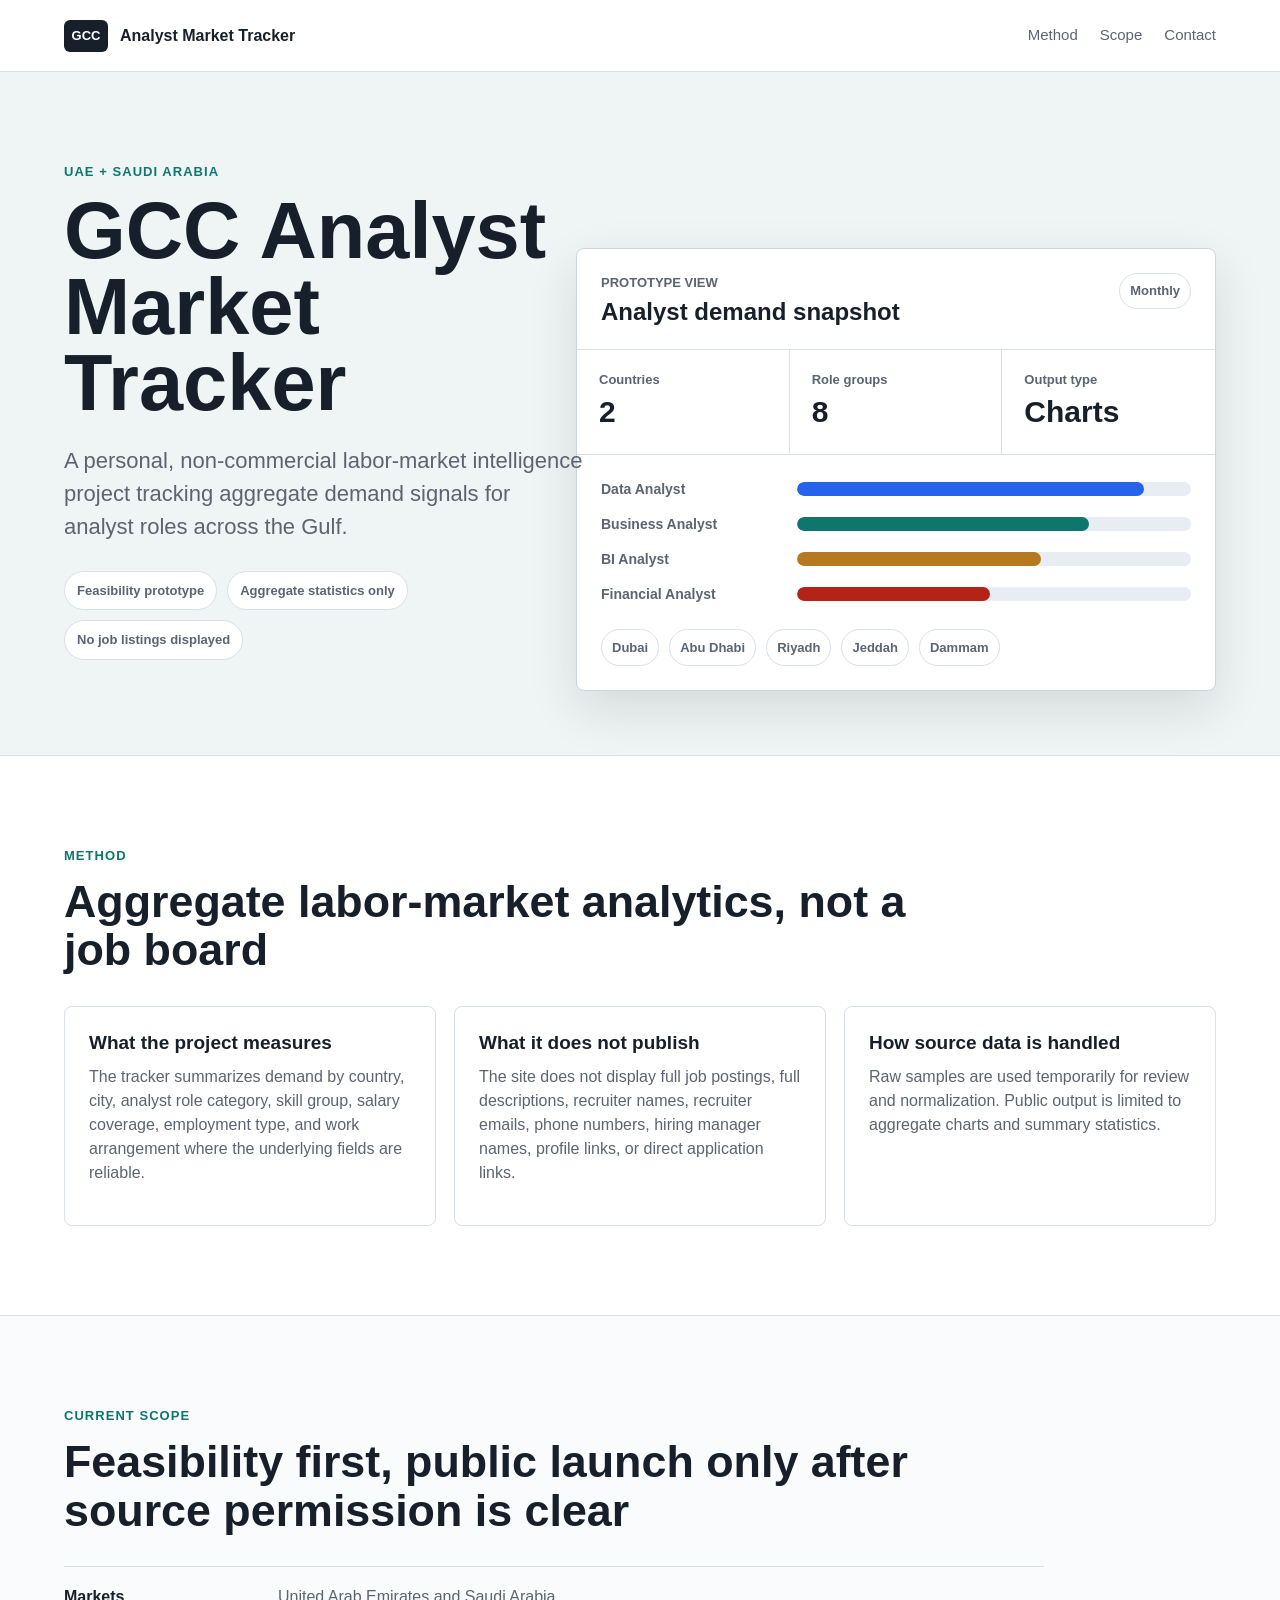
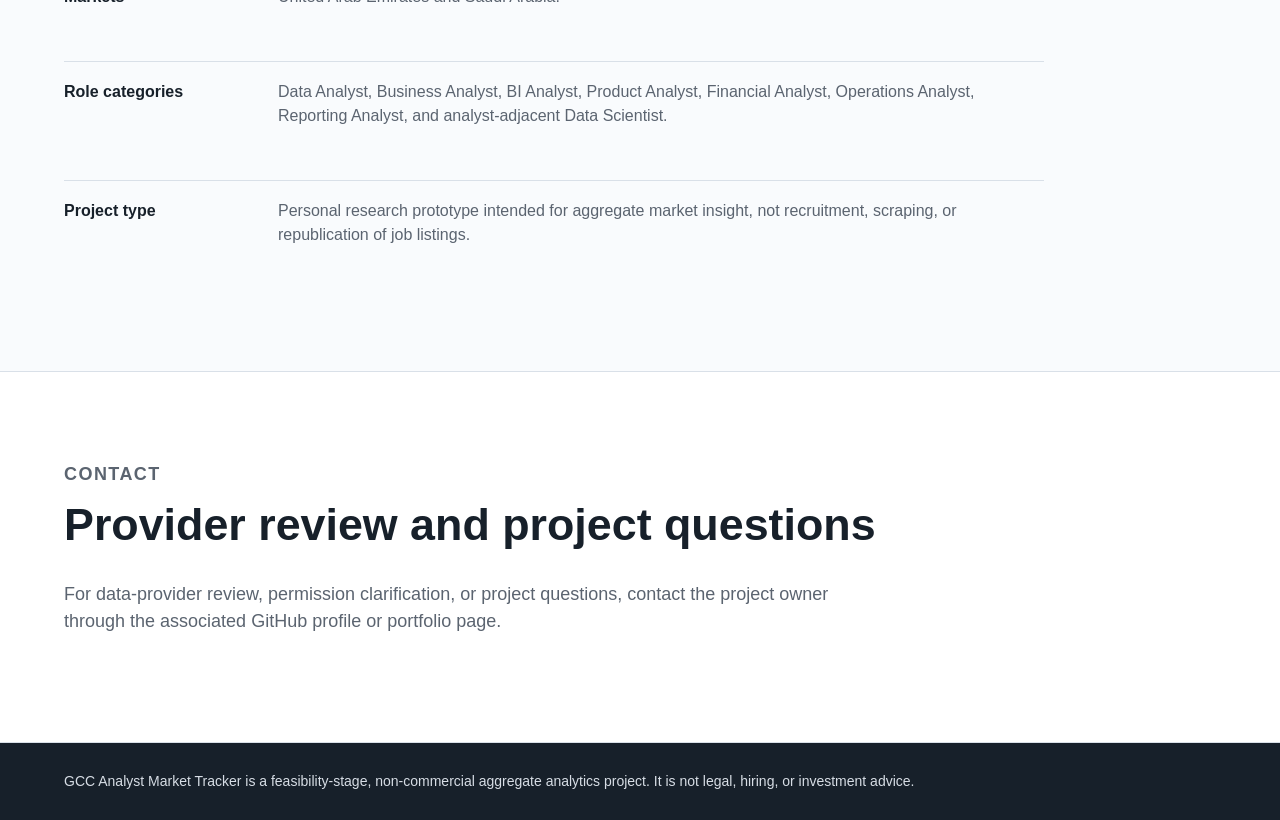
==== docs/index.html @ 16cc0fcd "GCC analyst market tracker feasibility sprint" ====
<!doctype html>
<html lang="en">
  <head>
    <meta charset="utf-8">
    <meta name="viewport" content="width=device-width, initial-scale=1">
    <meta
      name="description"
      content="GCC Analyst Market Tracker is a non-commercial aggregate labor-market analytics project for analyst roles in the UAE and Saudi Arabia."
    >
    <title>GCC Analyst Market Tracker</title>
    <link rel="stylesheet" href="styles.css">
  </head>
  <body>
    <header class="site-header">
      <a class="brand" href="#top" aria-label="GCC Analyst Market Tracker home">
        <span class="brand-mark" aria-hidden="true">GCC</span>
        <span>Analyst Market Tracker</span>
      </a>
      <nav aria-label="Primary navigation">
        <a href="#method">Method</a>
        <a href="#scope">Scope</a>
        <a href="#contact">Contact</a>
      </nav>
    </header>

    <main id="top">
      <section class="hero" aria-labelledby="hero-title">
        <div class="hero-copy">
          <p class="eyebrow">UAE + Saudi Arabia</p>
          <h1 id="hero-title">GCC Analyst Market Tracker</h1>
          <p class="hero-text">
            A personal, non-commercial labor-market intelligence project tracking aggregate demand signals for analyst roles across the Gulf.
          </p>
          <div class="status-row" aria-label="Project status">
            <span>Feasibility prototype</span>
            <span>Aggregate statistics only</span>
            <span>No job listings displayed</span>
          </div>
        </div>

        <div class="dashboard-preview" aria-label="Prototype dashboard preview">
          <div class="preview-header">
            <div>
              <p class="preview-kicker">Prototype view</p>
              <h2>Analyst demand snapshot</h2>
            </div>
            <span class="period">Monthly</span>
          </div>

          <div class="metric-grid">
            <div class="metric">
              <span class="metric-label">Countries</span>
              <strong>2</strong>
            </div>
            <div class="metric">
              <span class="metric-label">Role groups</span>
              <strong>8</strong>
            </div>
            <div class="metric">
              <span class="metric-label">Output type</span>
              <strong>Charts</strong>
            </div>
          </div>

          <div class="chart-block">
            <div class="bar-row">
              <span>Data Analyst</span>
              <div class="bar-track"><span class="bar w-88"></span></div>
            </div>
            <div class="bar-row">
              <span>Business Analyst</span>
              <div class="bar-track"><span class="bar w-74"></span></div>
            </div>
            <div class="bar-row">
              <span>BI Analyst</span>
              <div class="bar-track"><span class="bar w-62"></span></div>
            </div>
            <div class="bar-row">
              <span>Financial Analyst</span>
              <div class="bar-track"><span class="bar w-49"></span></div>
            </div>
          </div>

          <div class="mini-map" aria-label="Covered cities">
            <span>Dubai</span>
            <span>Abu Dhabi</span>
            <span>Riyadh</span>
            <span>Jeddah</span>
            <span>Dammam</span>
          </div>
        </div>
      </section>

      <section class="section" id="method" aria-labelledby="method-title">
        <div class="section-heading">
          <p class="eyebrow">Method</p>
          <h2 id="method-title">Aggregate labor-market analytics, not a job board</h2>
        </div>
        <div class="info-grid">
          <article>
            <h3>What the project measures</h3>
            <p>
              The tracker summarizes demand by country, city, analyst role category, skill group, salary coverage, employment type, and work arrangement where the underlying fields are reliable.
            </p>
          </article>
          <article>
            <h3>What it does not publish</h3>
            <p>
              The site does not display full job postings, full descriptions, recruiter names, recruiter emails, phone numbers, hiring manager names, profile links, or direct application links.
            </p>
          </article>
          <article>
            <h3>How source data is handled</h3>
            <p>
              Raw samples are used temporarily for review and normalization. Public output is limited to aggregate charts and summary statistics.
            </p>
          </article>
        </div>
      </section>

      <section class="section compact" id="scope" aria-labelledby="scope-title">
        <div class="section-heading">
          <p class="eyebrow">Current scope</p>
          <h2 id="scope-title">Feasibility first, public launch only after source permission is clear</h2>
        </div>
        <div class="scope-list">
          <div>
            <span class="label">Markets</span>
            <p>United Arab Emirates and Saudi Arabia.</p>
          </div>
          <div>
            <span class="label">Role categories</span>
            <p>Data Analyst, Business Analyst, BI Analyst, Product Analyst, Financial Analyst, Operations Analyst, Reporting Analyst, and analyst-adjacent Data Scientist.</p>
          </div>
          <div>
            <span class="label">Project type</span>
            <p>Personal research prototype intended for aggregate market insight, not recruitment, scraping, or republication of job listings.</p>
          </div>
        </div>
      </section>

      <section class="section contact" id="contact" aria-labelledby="contact-title">
        <div class="section-heading">
          <p class="eyebrow">Contact</p>
          <h2 id="contact-title">Provider review and project questions</h2>
        </div>
        <p>
          For data-provider review, permission clarification, or project questions, contact the project owner through the associated GitHub profile or portfolio page.
        </p>
      </section>
    </main>

    <footer>
      <p>GCC Analyst Market Tracker is a feasibility-stage, non-commercial aggregate analytics project. It is not legal, hiring, or investment advice.</p>
    </footer>
  </body>
</html>
---- docs/styles.css ----
:root {
  color-scheme: light;
  --ink: #17202a;
  --muted: #5b6470;
  --line: #d9e0e8;
  --paper: #f7f9fb;
  --white: #ffffff;
  --blue: #2563eb;
  --teal: #0f766e;
  --gold: #b7791f;
  --red: #b42318;
  --shadow: 0 18px 50px rgba(22, 32, 42, 0.12);
}

* {
  box-sizing: border-box;
}

html {
  scroll-behavior: smooth;
}

body {
  margin: 0;
  background: var(--paper);
  color: var(--ink);
  font-family: Arial, Helvetica, sans-serif;
  line-height: 1.5;
}

a {
  color: inherit;
  text-decoration: none;
}

.site-header {
  position: sticky;
  top: 0;
  z-index: 10;
  display: flex;
  align-items: center;
  justify-content: space-between;
  gap: 24px;
  min-height: 72px;
  padding: 14px clamp(20px, 5vw, 72px);
  border-bottom: 1px solid var(--line);
  background: rgba(255, 255, 255, 0.95);
  backdrop-filter: blur(14px);
}

.brand {
  display: inline-flex;
  align-items: center;
  gap: 12px;
  font-weight: 700;
}

.brand-mark {
  display: inline-flex;
  align-items: center;
  justify-content: center;
  width: 44px;
  height: 32px;
  border-radius: 6px;
  background: var(--ink);
  color: var(--white);
  font-size: 13px;
  letter-spacing: 0;
}

nav {
  display: flex;
  align-items: center;
  gap: 22px;
  color: var(--muted);
  font-size: 15px;
}

nav a:hover,
nav a:focus {
  color: var(--blue);
}

.hero {
  position: relative;
  overflow: hidden;
  min-height: calc(84vh - 72px);
  padding: clamp(48px, 7vw, 92px) clamp(20px, 5vw, 72px);
  border-bottom: 1px solid var(--line);
  background: #eef5f4;
}

.hero-copy {
  position: relative;
  z-index: 2;
  max-width: 520px;
}

.eyebrow {
  margin: 0 0 12px;
  color: var(--teal);
  font-size: 13px;
  font-weight: 700;
  letter-spacing: 0.08em;
  text-transform: uppercase;
}

h1,
h2,
h3,
p {
  margin-top: 0;
}

h1 {
  max-width: 760px;
  margin-bottom: 22px;
  font-size: clamp(44px, 6.2vw, 88px);
  line-height: 0.96;
  letter-spacing: 0;
}

h2 {
  margin-bottom: 14px;
  font-size: clamp(28px, 3.5vw, 46px);
  line-height: 1.08;
  letter-spacing: 0;
}

h3 {
  margin-bottom: 10px;
  font-size: 19px;
  line-height: 1.25;
  letter-spacing: 0;
}

.hero-text {
  max-width: 620px;
  margin-bottom: 28px;
  color: var(--muted);
  font-size: clamp(18px, 2vw, 22px);
}

.status-row {
  display: flex;
  flex-wrap: wrap;
  gap: 10px;
}

.status-row span,
.period,
.mini-map span {
  border: 1px solid var(--line);
  border-radius: 999px;
  background: var(--white);
  color: var(--muted);
  font-size: 13px;
  font-weight: 700;
}

.status-row span {
  padding: 9px 12px;
}

.dashboard-preview {
  position: absolute;
  right: clamp(20px, 5vw, 72px);
  bottom: clamp(24px, 5vw, 72px);
  z-index: 1;
  width: 100%;
  max-width: min(760px, 50vw);
  border: 1px solid #cbd6e2;
  border-radius: 8px;
  background: var(--white);
  box-shadow: var(--shadow);
  overflow: hidden;
}

.preview-header {
  display: flex;
  align-items: flex-start;
  justify-content: space-between;
  gap: 20px;
  padding: 24px;
  border-bottom: 1px solid var(--line);
}

.preview-header h2 {
  margin: 0;
  font-size: 24px;
}

.preview-kicker {
  margin-bottom: 6px;
  color: var(--muted);
  font-size: 13px;
  font-weight: 700;
  text-transform: uppercase;
}

.period {
  padding: 7px 10px;
}

.metric-grid {
  display: grid;
  grid-template-columns: repeat(3, minmax(0, 1fr));
  border-bottom: 1px solid var(--line);
}

.metric {
  min-height: 104px;
  padding: 20px 22px;
  border-right: 1px solid var(--line);
}

.metric:last-child {
  border-right: 0;
}

.metric-label {
  display: block;
  margin-bottom: 8px;
  color: var(--muted);
  font-size: 13px;
  font-weight: 700;
}

.metric strong {
  display: block;
  font-size: 30px;
  line-height: 1;
}

.chart-block {
  display: grid;
  gap: 14px;
  padding: 24px;
}

.bar-row {
  display: grid;
  grid-template-columns: minmax(128px, 180px) 1fr;
  align-items: center;
  gap: 16px;
  color: var(--muted);
  font-size: 14px;
  font-weight: 700;
}

.bar-track {
  height: 14px;
  border-radius: 999px;
  background: #e8edf3;
  overflow: hidden;
}

.bar {
  display: block;
  height: 100%;
  border-radius: inherit;
  background: var(--blue);
}

.bar.w-88 {
  width: 88%;
}

.bar.w-74 {
  width: 74%;
  background: var(--teal);
}

.bar.w-62 {
  width: 62%;
  background: var(--gold);
}

.bar.w-49 {
  width: 49%;
  background: var(--red);
}

.mini-map {
  display: flex;
  flex-wrap: wrap;
  gap: 10px;
  padding: 0 24px 24px;
}

.mini-map span {
  padding: 8px 10px;
}

.section {
  padding: clamp(54px, 7vw, 96px) clamp(20px, 5vw, 72px);
  border-bottom: 1px solid var(--line);
  background: var(--white);
}

.section.compact {
  background: #f9fbfd;
}

.section-heading {
  max-width: 860px;
  margin-bottom: 32px;
}

.section-heading h2 {
  max-width: 940px;
}

.info-grid {
  display: grid;
  grid-template-columns: repeat(3, minmax(0, 1fr));
  gap: 18px;
}

.info-grid article {
  min-height: 210px;
  padding: 24px;
  border: 1px solid var(--line);
  border-radius: 8px;
  background: var(--white);
}

.info-grid p,
.scope-list p,
.contact p,
footer p {
  color: var(--muted);
}

.scope-list {
  display: grid;
  gap: 18px;
  max-width: 980px;
}

.scope-list div {
  display: grid;
  grid-template-columns: 190px 1fr;
  gap: 24px;
  padding: 18px 0;
  border-top: 1px solid var(--line);
}

.label {
  color: var(--ink);
  font-weight: 700;
}

.contact p {
  max-width: 780px;
  font-size: 18px;
}

footer {
  padding: 28px clamp(20px, 5vw, 72px);
  background: var(--ink);
}

footer p {
  margin: 0;
  color: #d7dde5;
  font-size: 14px;
}

@media (max-width: 1240px) {
  .site-header {
    align-items: flex-start;
    flex-direction: column;
  }

  .hero {
    min-height: auto;
  }

  .dashboard-preview {
    position: static;
    max-width: none;
    margin-top: 32px;
  }

  .info-grid {
    grid-template-columns: 1fr;
  }

  .hero-copy {
    max-width: 760px;
  }

  .scope-list div {
    grid-template-columns: 1fr;
    gap: 8px;
  }
}

@media (max-width: 560px) {
  nav {
    width: 100%;
    justify-content: space-between;
    gap: 12px;
  }

  h1 {
    font-size: 42px;
  }

  .metric-grid {
    grid-template-columns: 1fr;
  }

  .metric {
    min-height: 86px;
    border-right: 0;
    border-bottom: 1px solid var(--line);
  }

  .metric:last-child {
    border-bottom: 0;
  }

  .bar-row {
    grid-template-columns: 1fr;
    gap: 8px;
  }
}
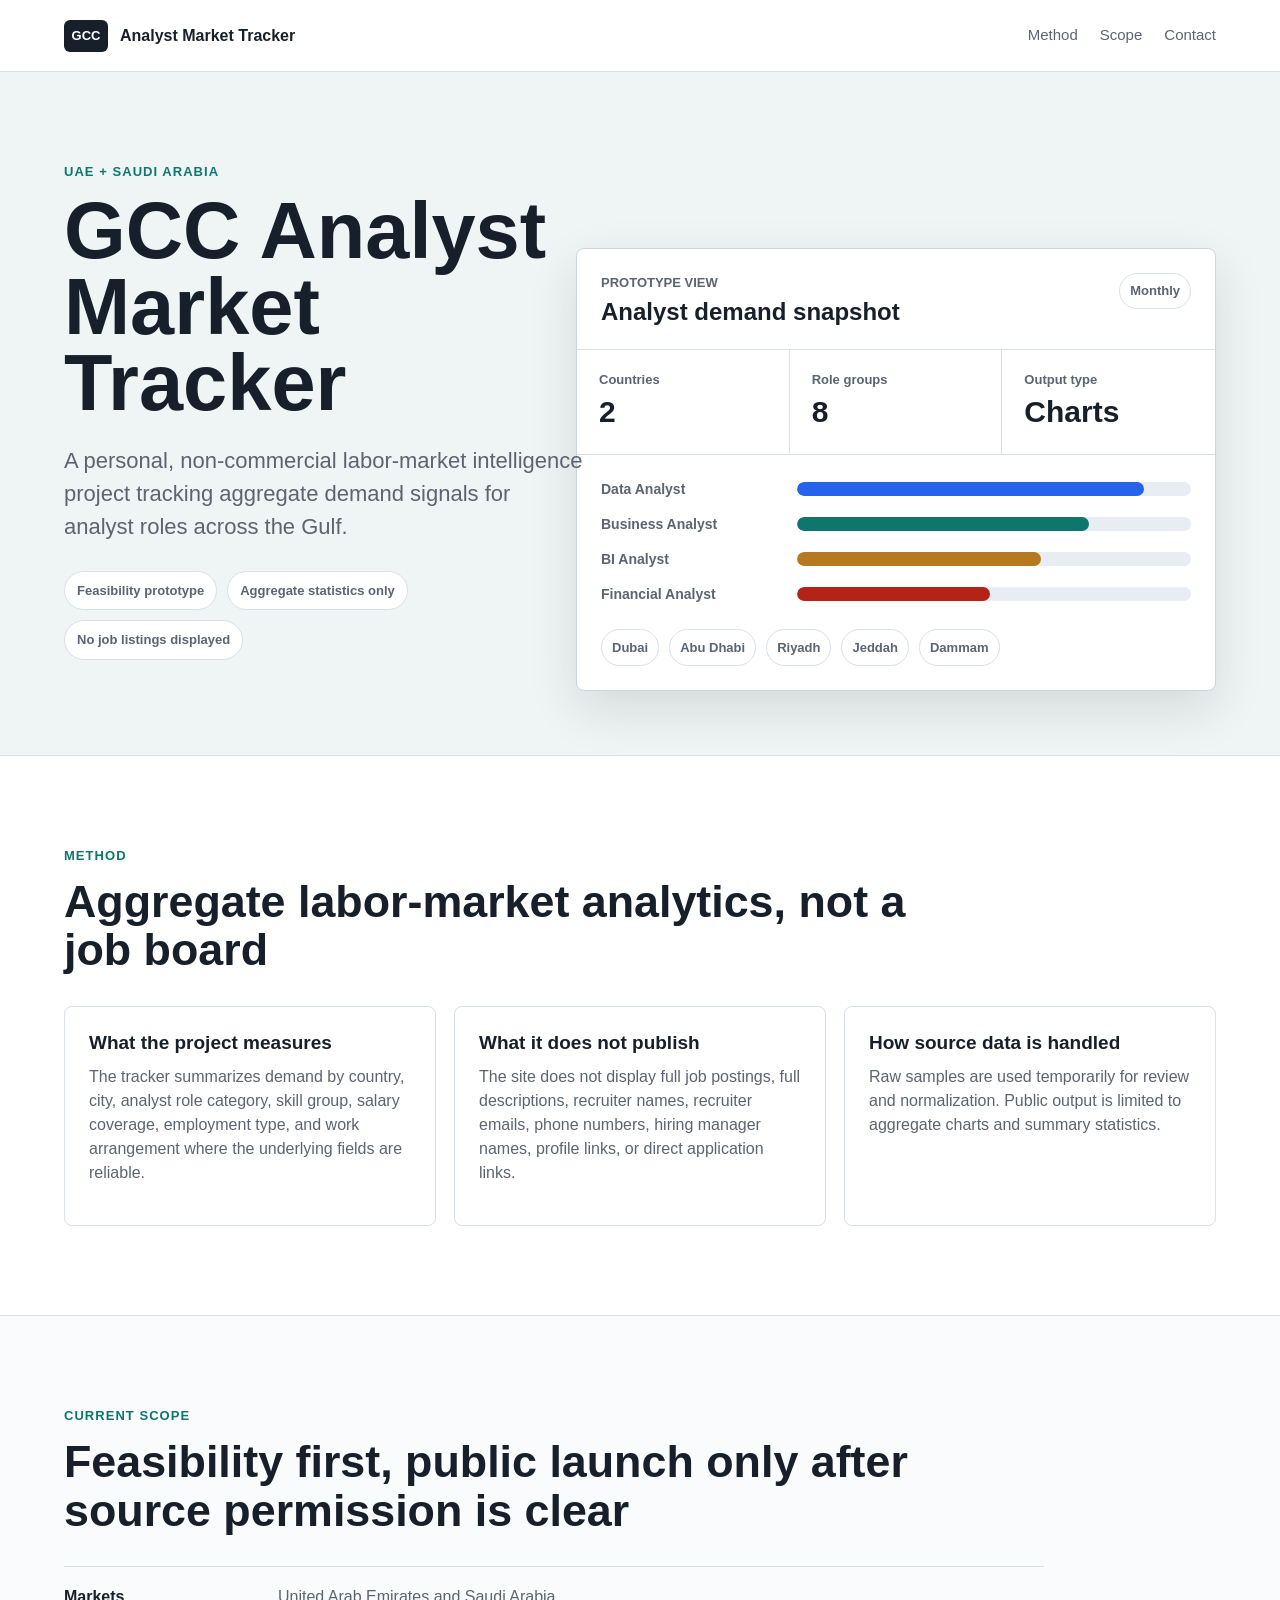
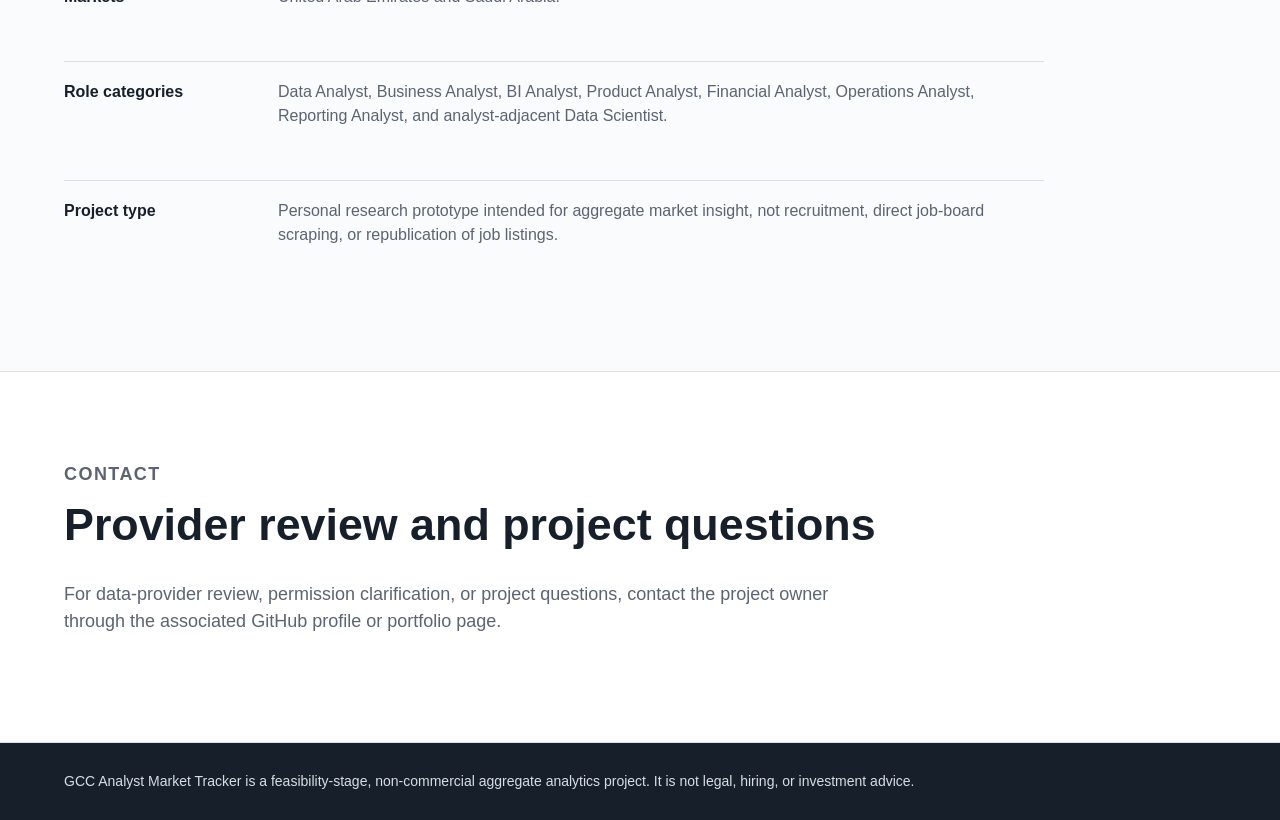
==== commit 00106209: "Clarify public project scope wording" ====
--- a/docs/index.html
+++ b/docs/index.html
@@ -134,7 +134,7 @@
           </div>
           <div>
             <span class="label">Project type</span>
-            <p>Personal research prototype intended for aggregate market insight, not recruitment, scraping, or republication of job listings.</p>
+            <p>Personal research prototype intended for aggregate market insight, not recruitment, direct job-board scraping, or republication of job listings.</p>
           </div>
         </div>
       </section>
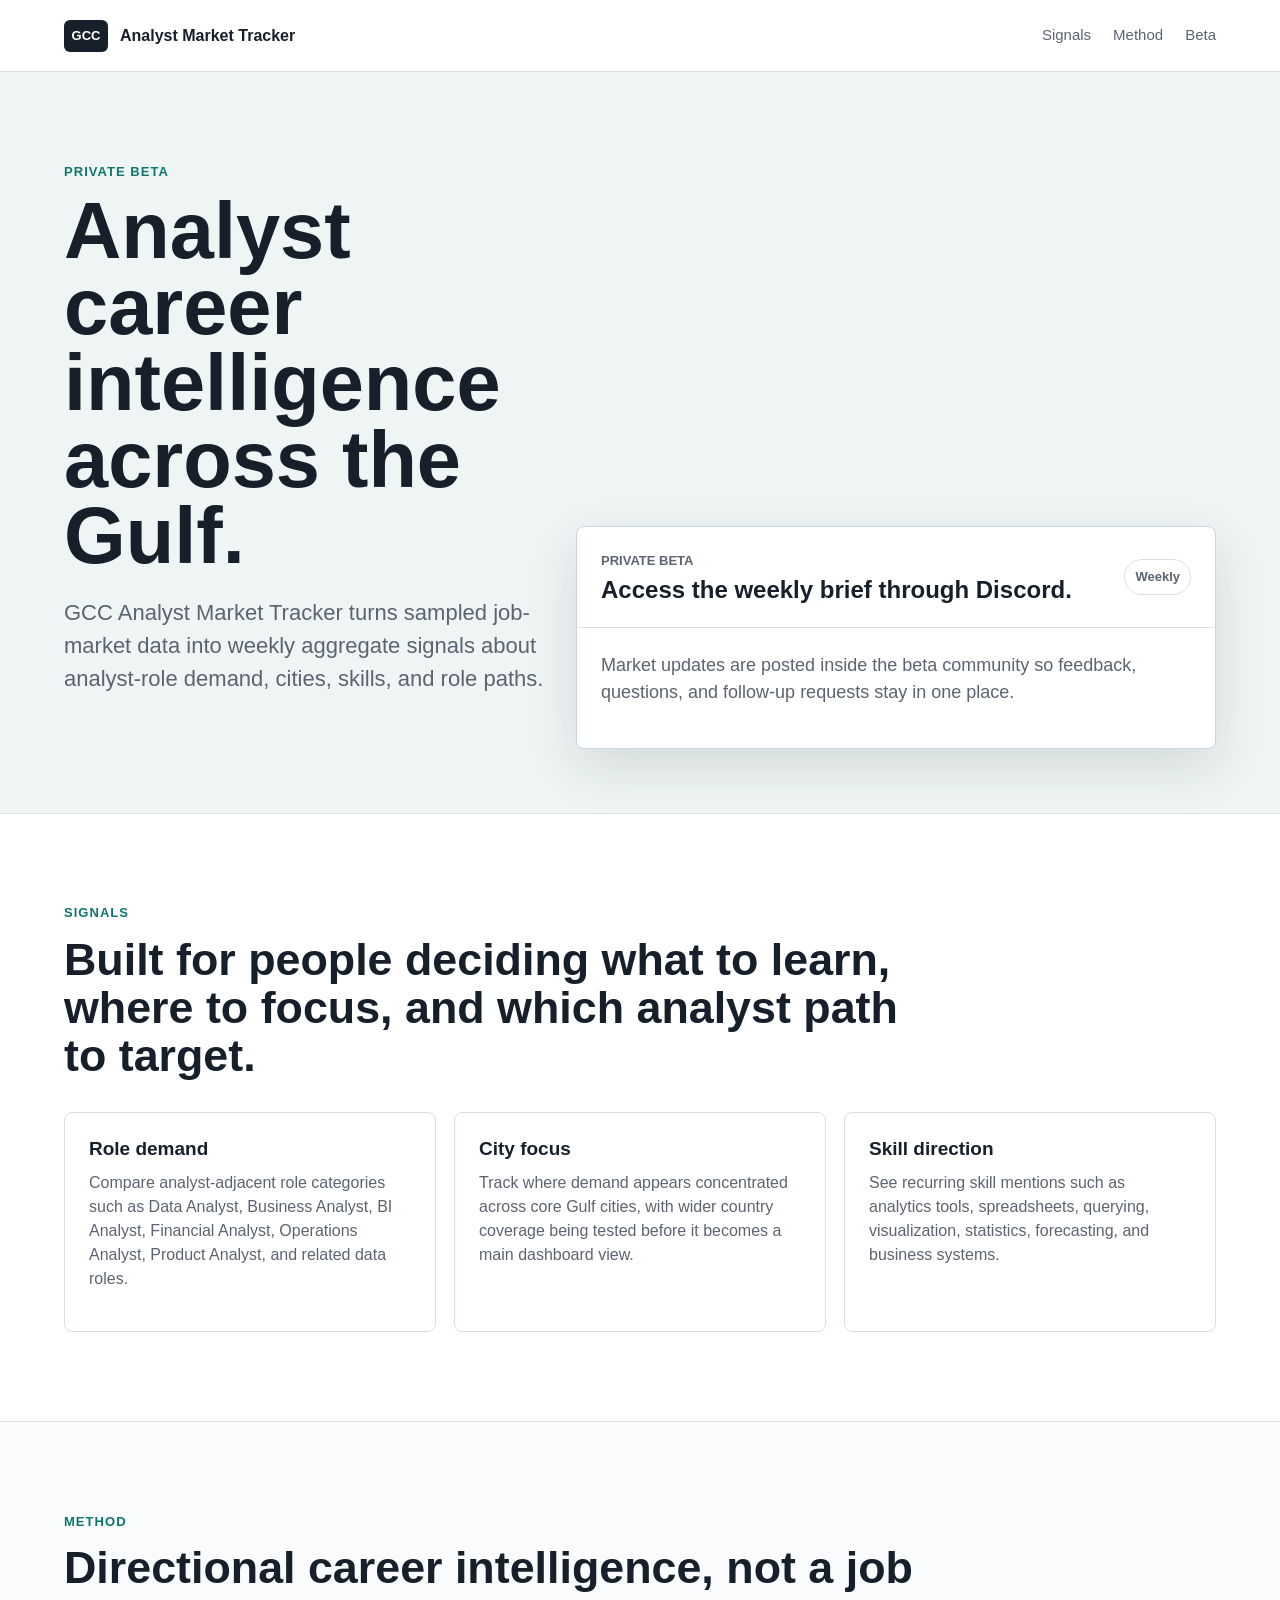
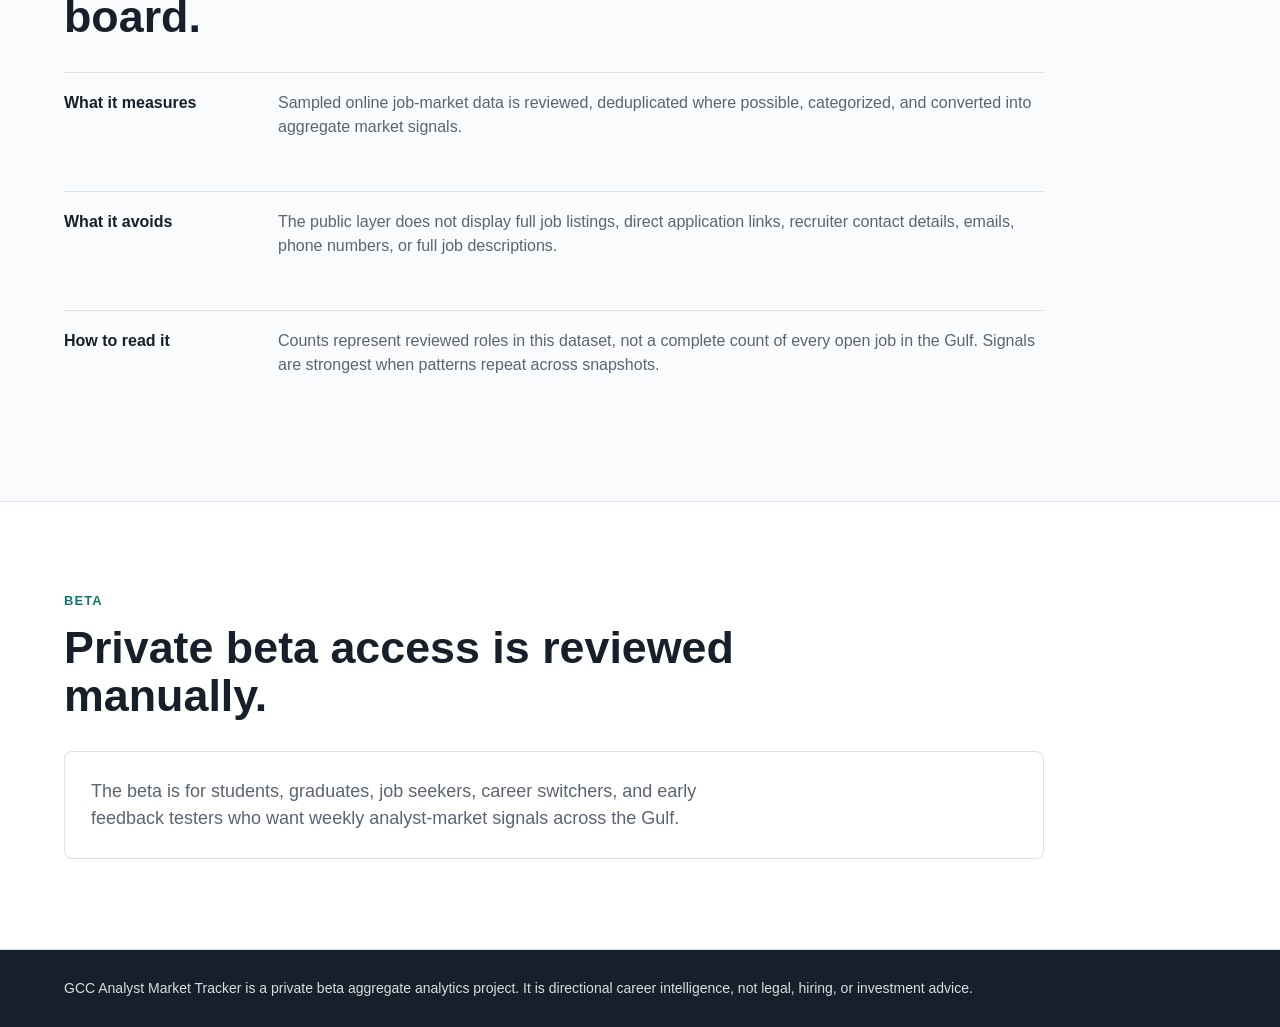
==== commit 01b8dd23: "Update tracker V2 docs and dashboard foundation" ====
--- a/docs/index.html
+++ b/docs/index.html
@@ -5,7 +5,7 @@
     <meta name="viewport" content="width=device-width, initial-scale=1">
     <meta
       name="description"
-      content="GCC Analyst Market Tracker is a non-commercial aggregate labor-market analytics project for analyst roles in the UAE and Saudi Arabia."
+      content="GCC Analyst Market Tracker is a private beta career intelligence project tracking aggregate analyst-role demand signals across the Gulf."
     >
     <title>GCC Analyst Market Tracker</title>
     <link rel="stylesheet" href="styles.css">
@@ -17,141 +17,102 @@
         <span>Analyst Market Tracker</span>
       </a>
       <nav aria-label="Primary navigation">
+        <a href="#signals">Signals</a>
         <a href="#method">Method</a>
-        <a href="#scope">Scope</a>
-        <a href="#contact">Contact</a>
+        <a href="#beta">Beta</a>
       </nav>
     </header>
 
     <main id="top">
       <section class="hero" aria-labelledby="hero-title">
         <div class="hero-copy">
-          <p class="eyebrow">UAE + Saudi Arabia</p>
-          <h1 id="hero-title">GCC Analyst Market Tracker</h1>
+          <p class="eyebrow">Private beta</p>
+          <h1 id="hero-title">Analyst career intelligence across the Gulf.</h1>
           <p class="hero-text">
-            A personal, non-commercial labor-market intelligence project tracking aggregate demand signals for analyst roles across the Gulf.
+            GCC Analyst Market Tracker turns sampled job-market data into weekly aggregate signals about analyst-role demand, cities, skills, and role paths.
           </p>
-          <div class="status-row" aria-label="Project status">
-            <span>Feasibility prototype</span>
-            <span>Aggregate statistics only</span>
-            <span>No job listings displayed</span>
-          </div>
         </div>
 
-        <div class="dashboard-preview" aria-label="Prototype dashboard preview">
-          <div class="preview-header">
+        <div class="dashboard-preview beta-preview" aria-label="Private beta access preview">
+          <div class="preview-header beta-preview-header">
             <div>
-              <p class="preview-kicker">Prototype view</p>
-              <h2>Analyst demand snapshot</h2>
+              <p class="preview-kicker">Private beta</p>
+              <h2>Access the weekly brief through Discord.</h2>
             </div>
-            <span class="period">Monthly</span>
+            <span class="period">Weekly</span>
           </div>
 
-          <div class="metric-grid">
-            <div class="metric">
-              <span class="metric-label">Countries</span>
-              <strong>2</strong>
-            </div>
-            <div class="metric">
-              <span class="metric-label">Role groups</span>
-              <strong>8</strong>
-            </div>
-            <div class="metric">
-              <span class="metric-label">Output type</span>
-              <strong>Charts</strong>
-            </div>
-          </div>
-
-          <div class="chart-block">
-            <div class="bar-row">
-              <span>Data Analyst</span>
-              <div class="bar-track"><span class="bar w-88"></span></div>
-            </div>
-            <div class="bar-row">
-              <span>Business Analyst</span>
-              <div class="bar-track"><span class="bar w-74"></span></div>
-            </div>
-            <div class="bar-row">
-              <span>BI Analyst</span>
-              <div class="bar-track"><span class="bar w-62"></span></div>
-            </div>
-            <div class="bar-row">
-              <span>Financial Analyst</span>
-              <div class="bar-track"><span class="bar w-49"></span></div>
-            </div>
-          </div>
-
-          <div class="mini-map" aria-label="Covered cities">
-            <span>Dubai</span>
-            <span>Abu Dhabi</span>
-            <span>Riyadh</span>
-            <span>Jeddah</span>
-            <span>Dammam</span>
+          <div class="beta-preview-body">
+            <p>
+              Market updates are posted inside the beta community so feedback, questions, and follow-up requests stay in one place.
+            </p>
           </div>
         </div>
       </section>
 
-      <section class="section" id="method" aria-labelledby="method-title">
+      <section class="section" id="signals" aria-labelledby="signals-title">
         <div class="section-heading">
-          <p class="eyebrow">Method</p>
-          <h2 id="method-title">Aggregate labor-market analytics, not a job board</h2>
+          <p class="eyebrow">Signals</p>
+          <h2 id="signals-title">Built for people deciding what to learn, where to focus, and which analyst path to target.</h2>
         </div>
         <div class="info-grid">
           <article>
-            <h3>What the project measures</h3>
+            <h3>Role demand</h3>
             <p>
-              The tracker summarizes demand by country, city, analyst role category, skill group, salary coverage, employment type, and work arrangement where the underlying fields are reliable.
+              Compare analyst-adjacent role categories such as Data Analyst, Business Analyst, BI Analyst, Financial Analyst, Operations Analyst, Product Analyst, and related data roles.
             </p>
           </article>
           <article>
-            <h3>What it does not publish</h3>
+            <h3>City focus</h3>
             <p>
-              The site does not display full job postings, full descriptions, recruiter names, recruiter emails, phone numbers, hiring manager names, profile links, or direct application links.
+              Track where demand appears concentrated across core Gulf cities, with wider country coverage being tested before it becomes a main dashboard view.
             </p>
           </article>
           <article>
-            <h3>How source data is handled</h3>
+            <h3>Skill direction</h3>
             <p>
-              Raw samples are used temporarily for review and normalization. Public output is limited to aggregate charts and summary statistics.
+              See recurring skill mentions such as analytics tools, spreadsheets, querying, visualization, statistics, forecasting, and business systems.
             </p>
           </article>
         </div>
       </section>
 
-      <section class="section compact" id="scope" aria-labelledby="scope-title">
+      <section class="section compact" id="method" aria-labelledby="method-title">
         <div class="section-heading">
-          <p class="eyebrow">Current scope</p>
-          <h2 id="scope-title">Feasibility first, public launch only after source permission is clear</h2>
+          <p class="eyebrow">Method</p>
+          <h2 id="method-title">Directional career intelligence, not a job board.</h2>
         </div>
         <div class="scope-list">
           <div>
-            <span class="label">Markets</span>
-            <p>United Arab Emirates and Saudi Arabia.</p>
+            <span class="label">What it measures</span>
+            <p>Sampled online job-market data is reviewed, deduplicated where possible, categorized, and converted into aggregate market signals.</p>
           </div>
           <div>
-            <span class="label">Role categories</span>
-            <p>Data Analyst, Business Analyst, BI Analyst, Product Analyst, Financial Analyst, Operations Analyst, Reporting Analyst, and analyst-adjacent Data Scientist.</p>
+            <span class="label">What it avoids</span>
+            <p>The public layer does not display full job listings, direct application links, recruiter contact details, emails, phone numbers, or full job descriptions.</p>
           </div>
           <div>
-            <span class="label">Project type</span>
-            <p>Personal research prototype intended for aggregate market insight, not recruitment, direct job-board scraping, or republication of job listings.</p>
+            <span class="label">How to read it</span>
+            <p>Counts represent reviewed roles in this dataset, not a complete count of every open job in the Gulf. Signals are strongest when patterns repeat across snapshots.</p>
           </div>
         </div>
       </section>
 
-      <section class="section contact" id="contact" aria-labelledby="contact-title">
+      <section class="section" id="beta" aria-labelledby="beta-title">
         <div class="section-heading">
-          <p class="eyebrow">Contact</p>
-          <h2 id="contact-title">Provider review and project questions</h2>
+          <p class="eyebrow">Beta</p>
+          <h2 id="beta-title">Private beta access is reviewed manually.</h2>
         </div>
-        <p>
-          For data-provider review, permission clarification, or project questions, contact the project owner through the associated GitHub profile or portfolio page.
-        </p>
+        <div class="beta-panel">
+          <p>
+            The beta is for students, graduates, job seekers, career switchers, and early feedback testers who want weekly analyst-market signals across the Gulf.
+          </p>
+        </div>
       </section>
     </main>
 
     <footer>
-      <p>GCC Analyst Market Tracker is a feasibility-stage, non-commercial aggregate analytics project. It is not legal, hiring, or investment advice.</p>
+      <p>GCC Analyst Market Tracker is a private beta aggregate analytics project. It is directional career intelligence, not legal, hiring, or investment advice.</p>
     </footer>
   </body>
 </html>
--- a/docs/styles.css
+++ b/docs/styles.css
@@ -9,6 +9,7 @@
   --teal: #0f766e;
   --gold: #b7791f;
   --red: #b42318;
+  --green-paper: #eef5f4;
   --shadow: 0 18px 50px rgba(22, 32, 42, 0.12);
 }
 
@@ -84,10 +85,10 @@
 .hero {
   position: relative;
   overflow: hidden;
-  min-height: calc(84vh - 72px);
+  min-height: calc(86vh - 72px);
   padding: clamp(48px, 7vw, 92px) clamp(20px, 5vw, 72px);
   border-bottom: 1px solid var(--line);
-  background: #eef5f4;
+  background: var(--green-paper);
 }
 
 .hero-copy {
@@ -141,13 +142,6 @@
   font-size: clamp(18px, 2vw, 22px);
 }
 
-.status-row {
-  display: flex;
-  flex-wrap: wrap;
-  gap: 10px;
-}
-
-.status-row span,
 .period,
 .mini-map span {
   border: 1px solid var(--line);
@@ -156,10 +150,6 @@
   color: var(--muted);
   font-size: 13px;
   font-weight: 700;
-}
-
-.status-row span {
-  padding: 9px 12px;
 }
 
 .dashboard-preview {
@@ -190,6 +180,10 @@
   font-size: 24px;
 }
 
+.beta-preview-header {
+  align-items: center;
+}
+
 .preview-kicker {
   margin-bottom: 6px;
   color: var(--muted);
@@ -291,6 +285,17 @@
 .mini-map span {
   padding: 8px 10px;
 }
+
+.beta-preview-body {
+  padding: 24px;
+}
+
+.beta-preview-body p {
+  margin-bottom: 18px;
+  color: var(--muted);
+  font-size: 18px;
+}
+
 
 .section {
   padding: clamp(54px, 7vw, 96px) clamp(20px, 5vw, 72px);
@@ -327,7 +332,7 @@
 
 .info-grid p,
 .scope-list p,
-.contact p,
+.beta-panel p,
 footer p {
   color: var(--muted);
 }
@@ -351,8 +356,21 @@
   font-weight: 700;
 }
 
-.contact p {
-  max-width: 780px;
+.beta-panel {
+  display: flex;
+  align-items: center;
+  justify-content: space-between;
+  gap: 24px;
+  max-width: 980px;
+  padding: 26px;
+  border: 1px solid var(--line);
+  border-radius: 8px;
+  background: var(--white);
+}
+
+.beta-panel p {
+  max-width: 680px;
+  margin: 0;
   font-size: 18px;
 }
 
@@ -394,6 +412,11 @@
   .scope-list div {
     grid-template-columns: 1fr;
     gap: 8px;
+  }
+
+  .beta-panel {
+    align-items: flex-start;
+    flex-direction: column;
   }
 }
 
